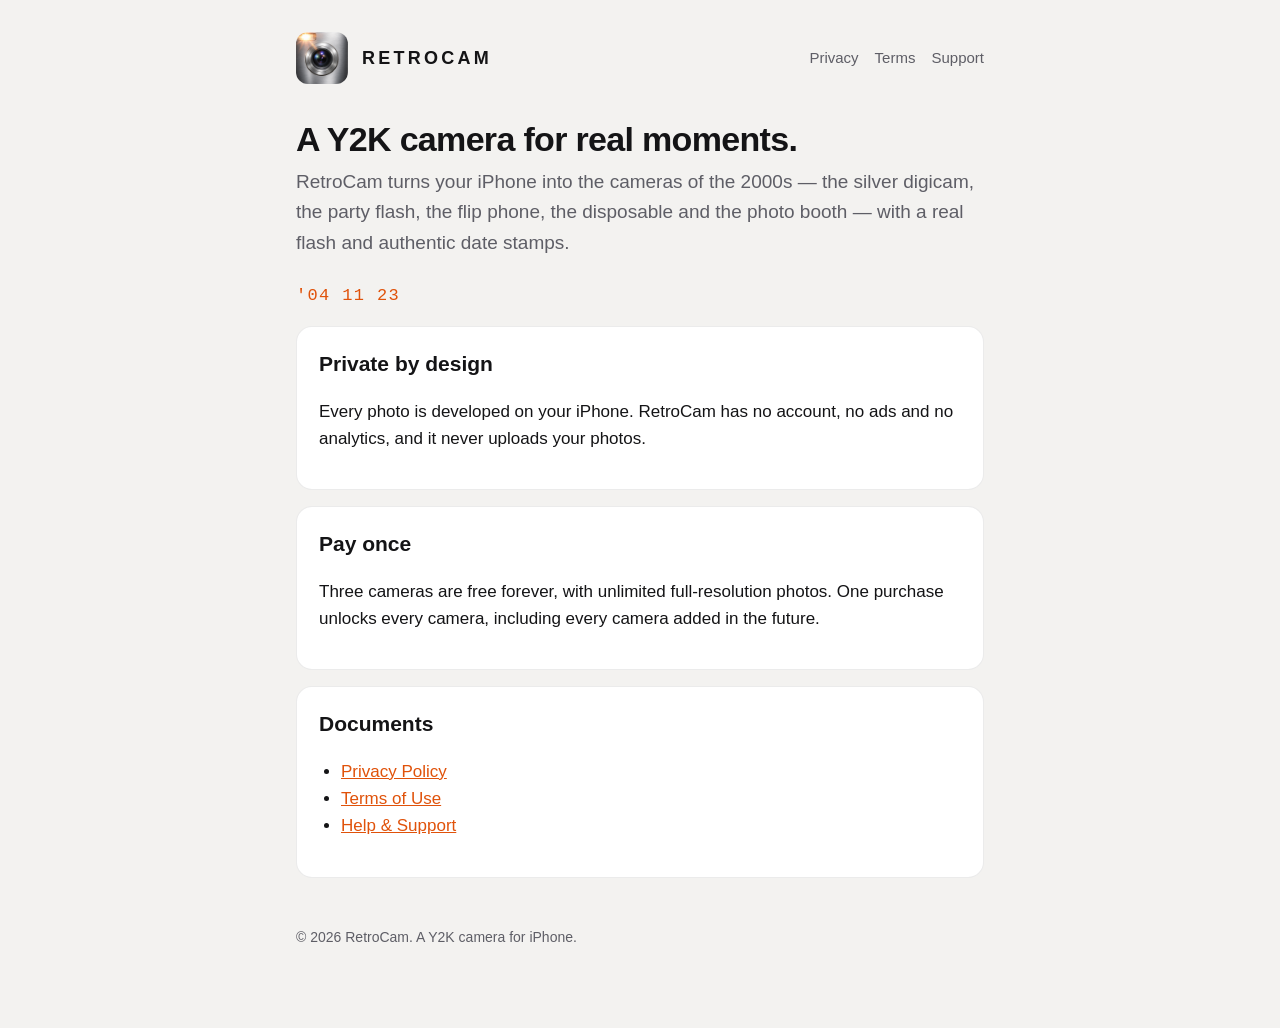
==== index.html @ 35ae08f5 "Privacy policy, terms of use and support pages Co-Authored-By: Claude Opus 5.5 <noreply@anthropic.co" ====
<!doctype html><html lang="en"><head><meta charset="utf-8"><meta name="viewport" content="width=device-width,initial-scale=1">
<link rel="stylesheet" href="style.css"><link rel="icon" href="icon.png"><title>Y2K Camera — RetroCam</title></head><body><main>
<header><img src="icon.png" alt=""><a class="brand" href="index.html">RetroCam</a><nav><a href="privacy.html">Privacy</a><a href="terms.html">Terms</a><a href="support.html">Support</a></nav></header>
<h1>A Y2K camera for real moments.</h1>
<p class="lede">RetroCam turns your iPhone into the cameras of the 2000s — the silver digicam, the party flash, the flip phone, the disposable and the photo booth — with a real flash and authentic date stamps.</p>
<p class="stamp">'04 11 23</p>
<div class="card"><h2>Private by design</h2><p>Every photo is developed on your iPhone. RetroCam has no account, no ads and no analytics, and it never uploads your photos.</p></div>
<div class="card"><h2>Pay once</h2><p>Three cameras are free forever, with unlimited full-resolution photos. One purchase unlocks every camera, including every camera added in the future.</p></div>
<div class="card"><h2>Documents</h2><ul><li><a href="privacy.html">Privacy Policy</a></li><li><a href="terms.html">Terms of Use</a></li><li><a href="support.html">Help &amp; Support</a></li></ul></div>
<footer>© 2026 RetroCam. A Y2K camera for iPhone.</footer></main></body></html>
---- style.css ----
:root{--ground:#0B0B0C;--surface:#151517;--text:#F2F2F3;--muted:#A1A1A7;--line:rgba(255,255,255,.09);--accent:#FF6B1A}
@media (prefers-color-scheme:light){:root{--ground:#F3F2F0;--surface:#FFFFFF;--text:#141416;--muted:#5E5E66;--line:rgba(0,0,0,.08);--accent:#E0520A}}
*{box-sizing:border-box}
body{margin:0;background:var(--ground);color:var(--text);font:17px/1.6 -apple-system,BlinkMacSystemFont,"SF Pro Text","Helvetica Neue",Arial,sans-serif;-webkit-font-smoothing:antialiased}
main{max-width:720px;margin:0 auto;padding:32px 16px 80px}
header{display:flex;align-items:center;gap:14px;margin-bottom:36px;flex-wrap:wrap}
header img{width:52px;height:52px;border-radius:12px}
header a.brand{color:var(--text);text-decoration:none;font-weight:800;font-size:18px;letter-spacing:.18em;text-transform:uppercase}
nav{margin-left:auto;display:flex;gap:16px;flex-wrap:wrap}
nav a{color:var(--muted);font-weight:500;font-size:15px;text-decoration:none}
nav a:hover{color:var(--text)}
h1{font-size:34px;line-height:1.15;margin:0 0 8px;letter-spacing:-.02em}
h2{font-size:21px;margin:34px 0 8px}
h3{font-size:17px;margin:22px 0 4px}
.lede{color:var(--muted);font-size:19px;margin:0 0 24px}
.meta{color:var(--muted);font-size:14px}
.card{background:var(--surface);border:1px solid var(--line);border-radius:16px;padding:20px 22px;margin:16px 0}
.card h2{margin-top:0}
a{color:var(--accent)}
ul{padding-left:22px}
table{width:100%;border-collapse:collapse;font-size:15px}
td,th{text-align:left;padding:10px 8px;border-bottom:1px solid var(--line);vertical-align:top}
th{color:var(--muted);font-weight:600}
.stamp{font-family:ui-monospace,Menlo,monospace;color:var(--accent);letter-spacing:.08em}
footer{margin-top:48px;color:var(--muted);font-size:14px}
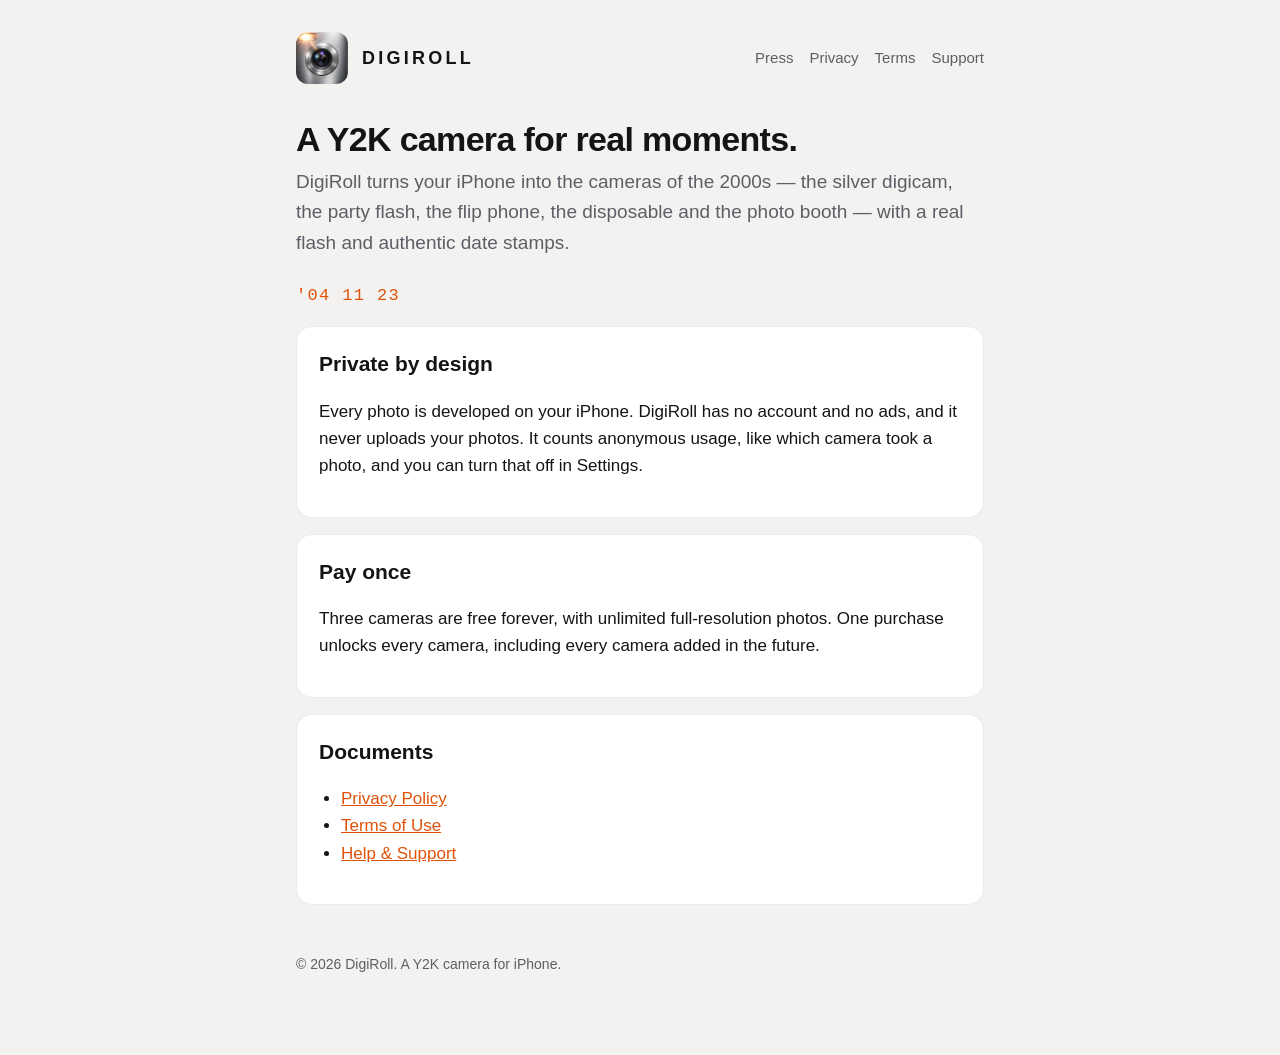
==== commit 74a678f1: "DigiRoll: the current pages, and a press kit The app is DigiRoll now. The privacy policy covers anon" ====
--- a/index.html
+++ b/index.html
@@ -1,10 +1,10 @@
 <!doctype html><html lang="en"><head><meta charset="utf-8"><meta name="viewport" content="width=device-width,initial-scale=1">
-<link rel="stylesheet" href="style.css"><link rel="icon" href="icon.png"><title>Y2K Camera — RetroCam</title></head><body><main>
-<header><img src="icon.png" alt=""><a class="brand" href="index.html">RetroCam</a><nav><a href="privacy.html">Privacy</a><a href="terms.html">Terms</a><a href="support.html">Support</a></nav></header>
+<link rel="stylesheet" href="style.css"><link rel="icon" href="icon.png"><title>Y2K Camera — DigiRoll</title></head><body><main>
+<header><img src="icon.png" alt=""><a class="brand" href="index.html">DigiRoll</a><nav><a href="press.html">Press</a><a href="privacy.html">Privacy</a><a href="terms.html">Terms</a><a href="support.html">Support</a></nav></header>
 <h1>A Y2K camera for real moments.</h1>
-<p class="lede">RetroCam turns your iPhone into the cameras of the 2000s — the silver digicam, the party flash, the flip phone, the disposable and the photo booth — with a real flash and authentic date stamps.</p>
+<p class="lede">DigiRoll turns your iPhone into the cameras of the 2000s — the silver digicam, the party flash, the flip phone, the disposable and the photo booth — with a real flash and authentic date stamps.</p>
 <p class="stamp">'04 11 23</p>
-<div class="card"><h2>Private by design</h2><p>Every photo is developed on your iPhone. RetroCam has no account, no ads and no analytics, and it never uploads your photos.</p></div>
+<div class="card"><h2>Private by design</h2><p>Every photo is developed on your iPhone. DigiRoll has no account and no ads, and it never uploads your photos. It counts anonymous usage, like which camera took a photo, and you can turn that off in Settings.</p></div>
 <div class="card"><h2>Pay once</h2><p>Three cameras are free forever, with unlimited full-resolution photos. One purchase unlocks every camera, including every camera added in the future.</p></div>
 <div class="card"><h2>Documents</h2><ul><li><a href="privacy.html">Privacy Policy</a></li><li><a href="terms.html">Terms of Use</a></li><li><a href="support.html">Help &amp; Support</a></li></ul></div>
-<footer>© 2026 RetroCam. A Y2K camera for iPhone.</footer></main></body></html>
+<footer>© 2026 DigiRoll. A Y2K camera for iPhone.</footer></main></body></html>
--- a/style.css
+++ b/style.css
@@ -23,3 +23,8 @@
 th{color:var(--muted);font-weight:600}
 .stamp{font-family:ui-monospace,Menlo,monospace;color:var(--accent);letter-spacing:.08em}
 footer{margin-top:48px;color:var(--muted);font-size:14px}
+.grid{display:grid;grid-template-columns:repeat(auto-fill,minmax(150px,1fr));gap:12px;margin:12px 0}
+.grid img{width:100%;border-radius:12px;border:1px solid var(--line)}
+.pair{display:grid;grid-template-columns:1fr 1fr;gap:8px;margin:14px 0 4px}
+.pair img{width:100%;border-radius:10px;border:1px solid var(--line)}
+figcaption{color:var(--muted);font-size:14px;margin-bottom:18px}
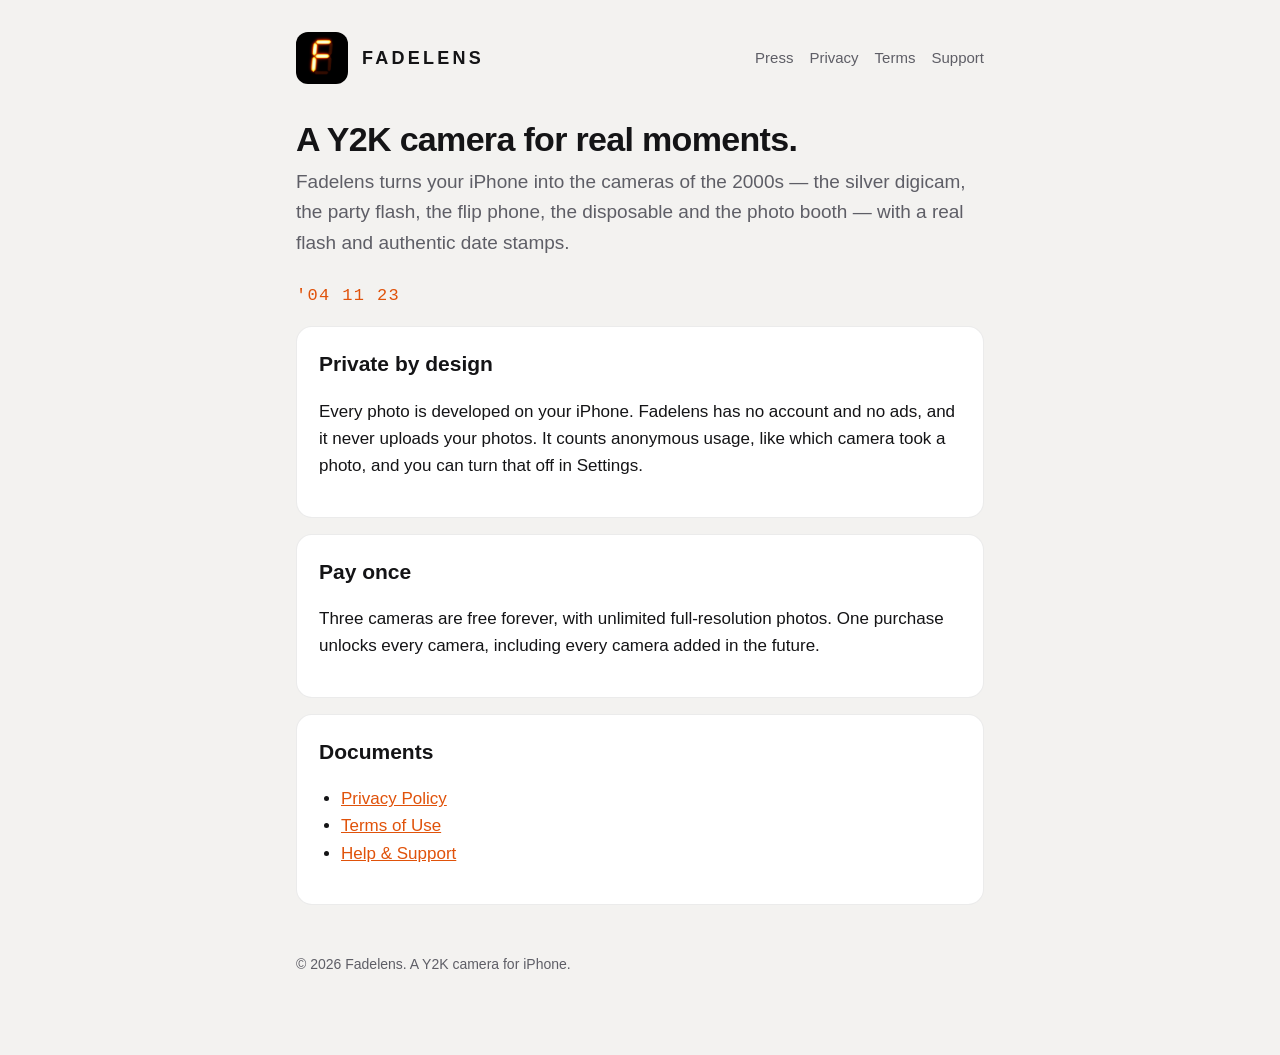
==== commit 2766abd0: "The app is Fadelens The name on every page, and the new app icon.  Co-Authored-By: Claude Opus 5.5 <" ====
--- a/index.html
+++ b/index.html
@@ -1,10 +1,10 @@
 <!doctype html><html lang="en"><head><meta charset="utf-8"><meta name="viewport" content="width=device-width,initial-scale=1">
-<link rel="stylesheet" href="style.css"><link rel="icon" href="icon.png"><title>Y2K Camera — DigiRoll</title></head><body><main>
-<header><img src="icon.png" alt=""><a class="brand" href="index.html">DigiRoll</a><nav><a href="press.html">Press</a><a href="privacy.html">Privacy</a><a href="terms.html">Terms</a><a href="support.html">Support</a></nav></header>
+<link rel="stylesheet" href="style.css"><link rel="icon" href="icon.png"><title>Y2K Camera — Fadelens</title></head><body><main>
+<header><img src="icon.png" alt=""><a class="brand" href="index.html">Fadelens</a><nav><a href="press.html">Press</a><a href="privacy.html">Privacy</a><a href="terms.html">Terms</a><a href="support.html">Support</a></nav></header>
 <h1>A Y2K camera for real moments.</h1>
-<p class="lede">DigiRoll turns your iPhone into the cameras of the 2000s — the silver digicam, the party flash, the flip phone, the disposable and the photo booth — with a real flash and authentic date stamps.</p>
+<p class="lede">Fadelens turns your iPhone into the cameras of the 2000s — the silver digicam, the party flash, the flip phone, the disposable and the photo booth — with a real flash and authentic date stamps.</p>
 <p class="stamp">'04 11 23</p>
-<div class="card"><h2>Private by design</h2><p>Every photo is developed on your iPhone. DigiRoll has no account and no ads, and it never uploads your photos. It counts anonymous usage, like which camera took a photo, and you can turn that off in Settings.</p></div>
+<div class="card"><h2>Private by design</h2><p>Every photo is developed on your iPhone. Fadelens has no account and no ads, and it never uploads your photos. It counts anonymous usage, like which camera took a photo, and you can turn that off in Settings.</p></div>
 <div class="card"><h2>Pay once</h2><p>Three cameras are free forever, with unlimited full-resolution photos. One purchase unlocks every camera, including every camera added in the future.</p></div>
 <div class="card"><h2>Documents</h2><ul><li><a href="privacy.html">Privacy Policy</a></li><li><a href="terms.html">Terms of Use</a></li><li><a href="support.html">Help &amp; Support</a></li></ul></div>
-<footer>© 2026 DigiRoll. A Y2K camera for iPhone.</footer></main></body></html>
+<footer>© 2026 Fadelens. A Y2K camera for iPhone.</footer></main></body></html>
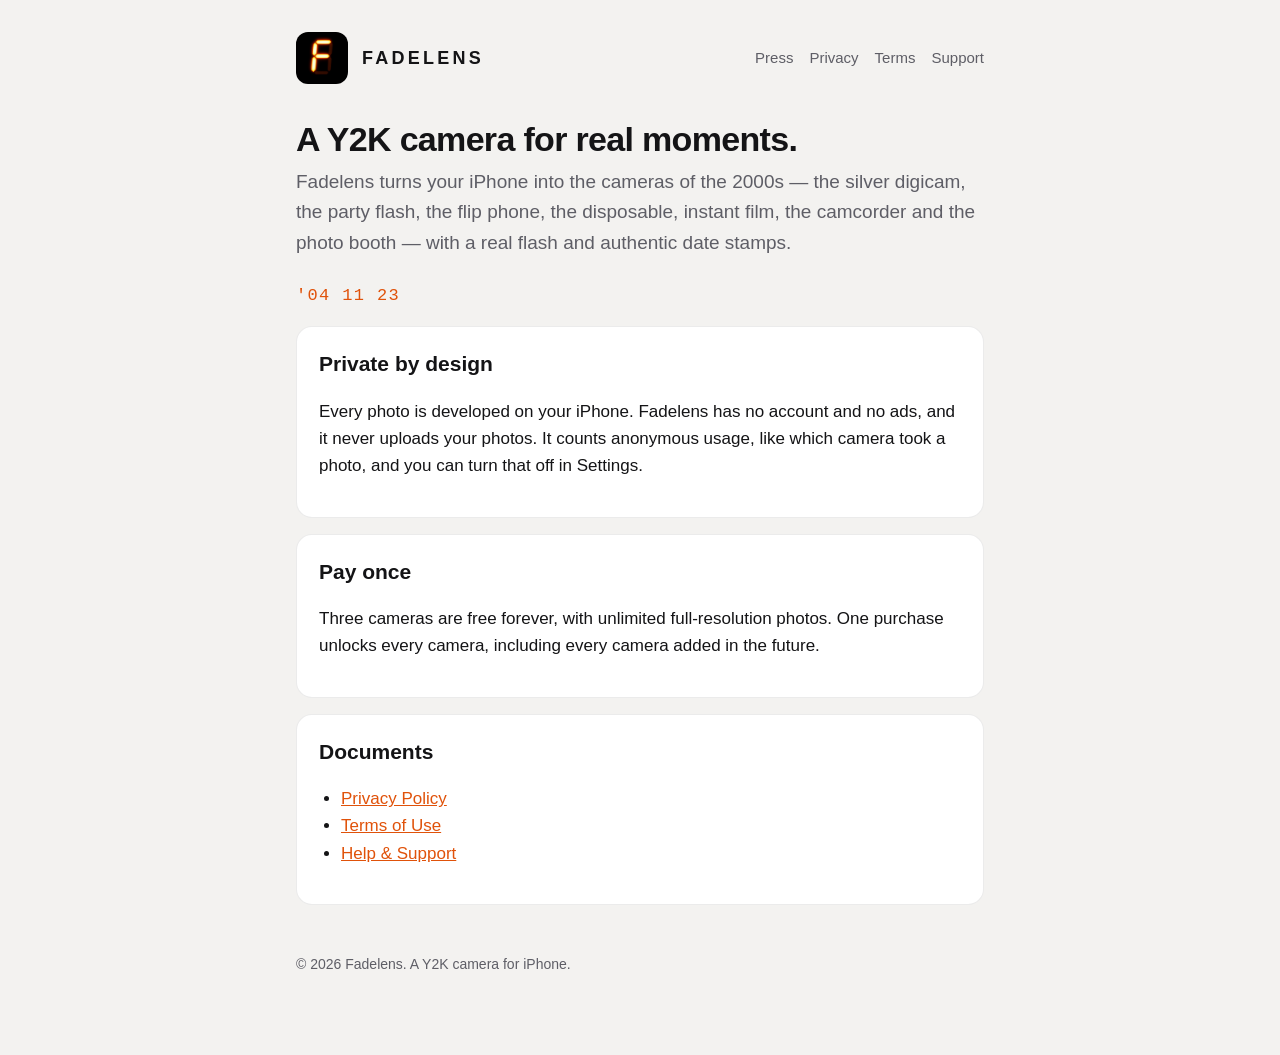
==== commit 40c11bf0: "Privacy: the camcorders' microphone, clips and on-device backdrops The microphone is optional and on" ====
--- a/index.html
+++ b/index.html
@@ -2,7 +2,7 @@
 <link rel="stylesheet" href="style.css"><link rel="icon" href="icon.png"><title>Y2K Camera — Fadelens</title></head><body><main>
 <header><img src="icon.png" alt=""><a class="brand" href="index.html">Fadelens</a><nav><a href="press.html">Press</a><a href="privacy.html">Privacy</a><a href="terms.html">Terms</a><a href="support.html">Support</a></nav></header>
 <h1>A Y2K camera for real moments.</h1>
-<p class="lede">Fadelens turns your iPhone into the cameras of the 2000s — the silver digicam, the party flash, the flip phone, the disposable and the photo booth — with a real flash and authentic date stamps.</p>
+<p class="lede">Fadelens turns your iPhone into the cameras of the 2000s — the silver digicam, the party flash, the flip phone, the disposable, instant film, the camcorder and the photo booth — with a real flash and authentic date stamps.</p>
 <p class="stamp">'04 11 23</p>
 <div class="card"><h2>Private by design</h2><p>Every photo is developed on your iPhone. Fadelens has no account and no ads, and it never uploads your photos. It counts anonymous usage, like which camera took a photo, and you can turn that off in Settings.</p></div>
 <div class="card"><h2>Pay once</h2><p>Three cameras are free forever, with unlimited full-resolution photos. One purchase unlocks every camera, including every camera added in the future.</p></div>
